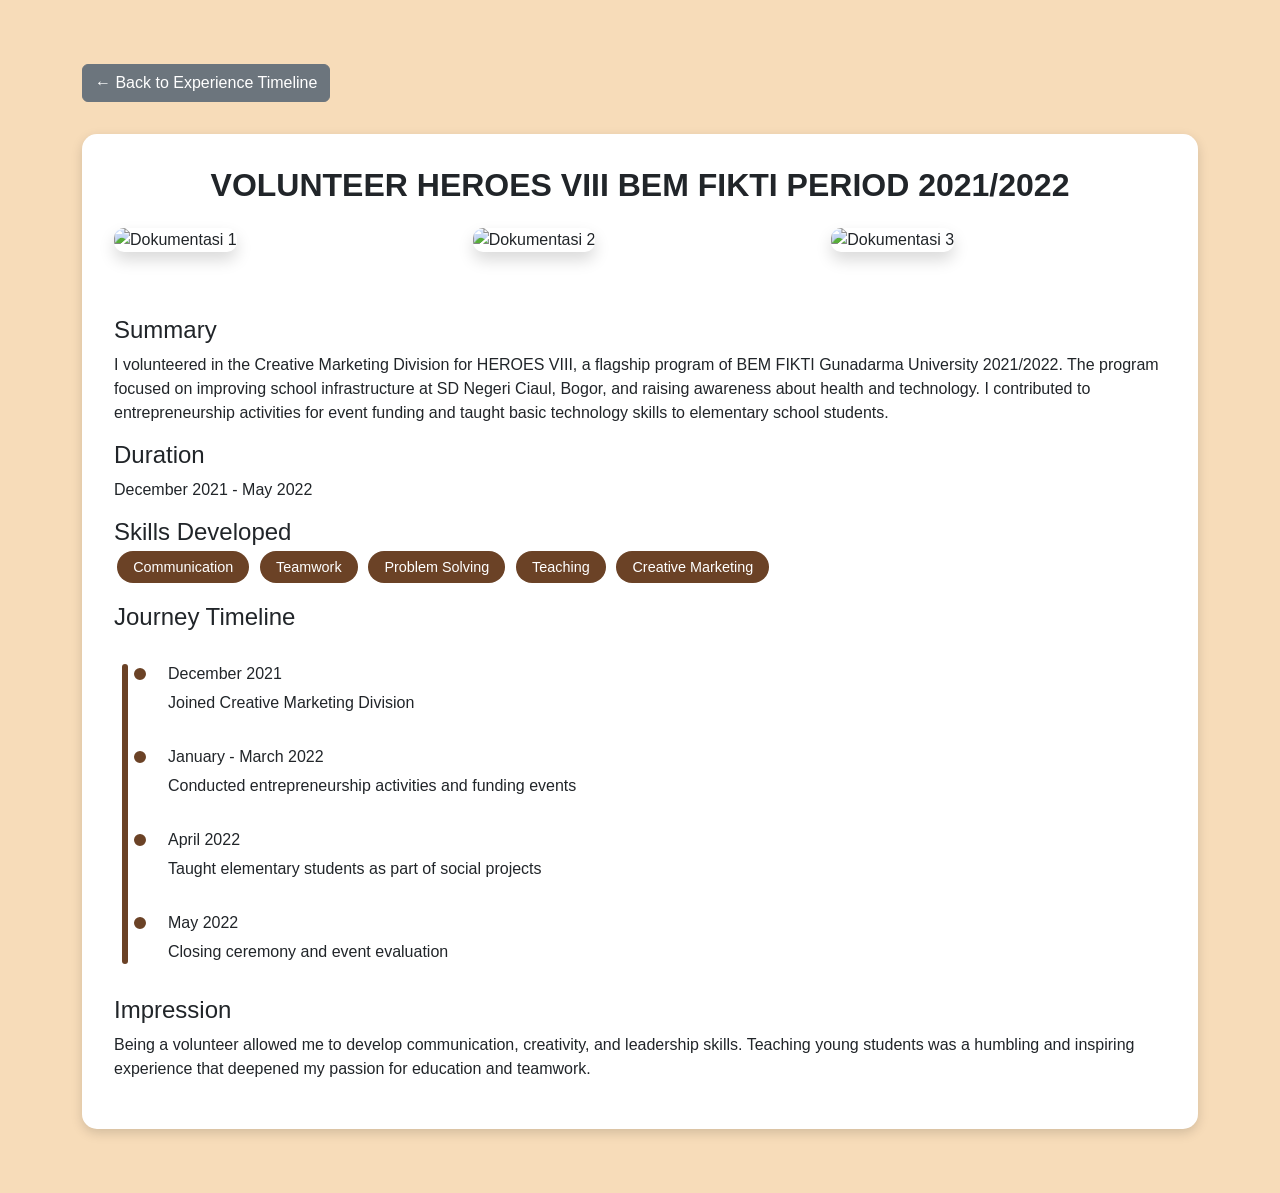
==== experience1.html @ 8dbe6dfd "Add files via upload" ====
<!DOCTYPE html>
<html lang="en">
<head>
  <meta charset="UTF-8">
  <meta name="viewport" content="width=device-width, initial-scale=1">
  <title>Volunteer HEROES VIII BEM FIKTI - Experience Detail</title>
  <link href="https://cdn.jsdelivr.net/npm/bootstrap@5.3.3/dist/css/bootstrap.min.css" rel="stylesheet">
  <link href="https://unpkg.com/aos@2.3.1/dist/aos.css" rel="stylesheet">
  <style>
    body {
      background-color: #f7dcb9;
      padding-top: 4rem;
      padding-bottom: 4rem;
      font-family: 'Poppins', sans-serif;
    }
    .experience-detail {
      background: #ffffff;
      padding: 2rem;
      border-radius: 15px;
      box-shadow: 0 4px 12px rgba(0,0,0,0.15);
    }
    .back-button {
      margin-bottom: 2rem;
    }
    .gallery img {
      width: 100%;
      height: 200px;
      object-fit: cover;
      border-radius: 10px;
      margin-bottom: 1rem;
      transition: transform 0.3s ease;
    }
    .gallery img:hover {
      transform: scale(1.05);
    }
    .badge-skill {
      background-color: #6b4226;
      color: white;
      margin: 0.2rem;
      font-size: 0.9rem;
      padding: 0.5rem 1rem;
      border-radius: 20px;
    }
    .timeline-mini {
      position: relative;
      padding-left: 30px;
      margin-top: 2rem;
    }
    .timeline-mini::before {
      content: '';
      position: absolute;
      top: 0;
      left: 8px;
      width: 6px;
      height: 100%;
      background-color: #6b4226;
      border-radius: 3px;
    }
    .timeline-mini-step {
      position: relative;
      margin-bottom: 2rem;
      padding-left: 1.5rem; /* Tambahkan ini untuk geser teks */
    }

    .timeline-mini-step::before {
      content: '';
      position: absolute;
      top: 0;
      left: -14px;
      width: 20px;
      height: 20px;
      background-color: #6b4226;
      border: 4px solid white;
      border-radius: 50%;
    }
  </style>
</head>
<body>

<div class="container">
  <a href="index.html#Experience" class="btn btn-secondary back-button">← Back to Experience Timeline</a>

  <div class="experience-detail" data-aos="fade-up">
    <h2 class="mb-4 fw-bold text-center">VOLUNTEER HEROES VIII BEM FIKTI PERIOD 2021/2022</h2>

    <!-- Galeri Dokumentasi -->
    <div class="row gallery mb-5" data-aos="fade-up">
      <div class="col-md-4">
        <img src="img/E4.JPG" alt="Dokumentasi 1" class="shadow">
      </div>
      <div class="col-md-4">
        <img src="img/E7.JPG" alt="Dokumentasi 2" class="shadow">
      </div>
      <div class="col-md-4">
        <img src="img/E6.jpg" alt="Dokumentasi 3" class="shadow">
      </div>
    </div>

    <!-- Summary -->
    <h4>Summary</h4>
    <p>I volunteered in the Creative Marketing Division for HEROES VIII, a flagship program of BEM FIKTI Gunadarma University 2021/2022. The program focused on improving school infrastructure at SD Negeri Ciaul, Bogor, and raising awareness about health and technology. I contributed to entrepreneurship activities for event funding and taught basic technology skills to elementary school students.</p>

    <!-- Duration -->
    <h4>Duration</h4>
    <p>December 2021 - May 2022</p>

    <!-- Skills -->
    <h4>Skills Developed</h4>
    <div class="mb-4">
      <span class="badge-skill">Communication</span>
      <span class="badge-skill">Teamwork</span>
      <span class="badge-skill">Problem Solving</span>
      <span class="badge-skill">Teaching</span>
      <span class="badge-skill">Creative Marketing</span>
    </div>

    <!-- Timeline Kecil -->
    <h4>Journey Timeline</h4>
    <div class="timeline-mini">
      <div class="timeline-mini-step">
        <h6>December 2021</h6>
        <p>Joined Creative Marketing Division</p>
      </div>
      <div class="timeline-mini-step">
        <h6>January - March 2022</h6>
        <p>Conducted entrepreneurship activities and funding events</p>
      </div>
      <div class="timeline-mini-step">
        <h6>April 2022</h6>
        <p>Taught elementary students as part of social projects</p>
      </div>
      <div class="timeline-mini-step">
        <h6>May 2022</h6>
        <p>Closing ceremony and event evaluation</p>
      </div>
    </div>

    <!-- Impression -->
    <h4 class="mt-4">Impression</h4>
    <p>Being a volunteer allowed me to develop communication, creativity, and leadership skills. Teaching young students was a humbling and inspiring experience that deepened my passion for education and teamwork.</p>
  </div>
</div>

<script src="https://cdn.jsdelivr.net/npm/bootstrap@5.3.3/dist/js/bootstrap.bundle.min.js"></script>
<script src="https://unpkg.com/aos@2.3.1/dist/aos.js"></script>
<script>
  AOS.init();
</script>

</body>
</html>
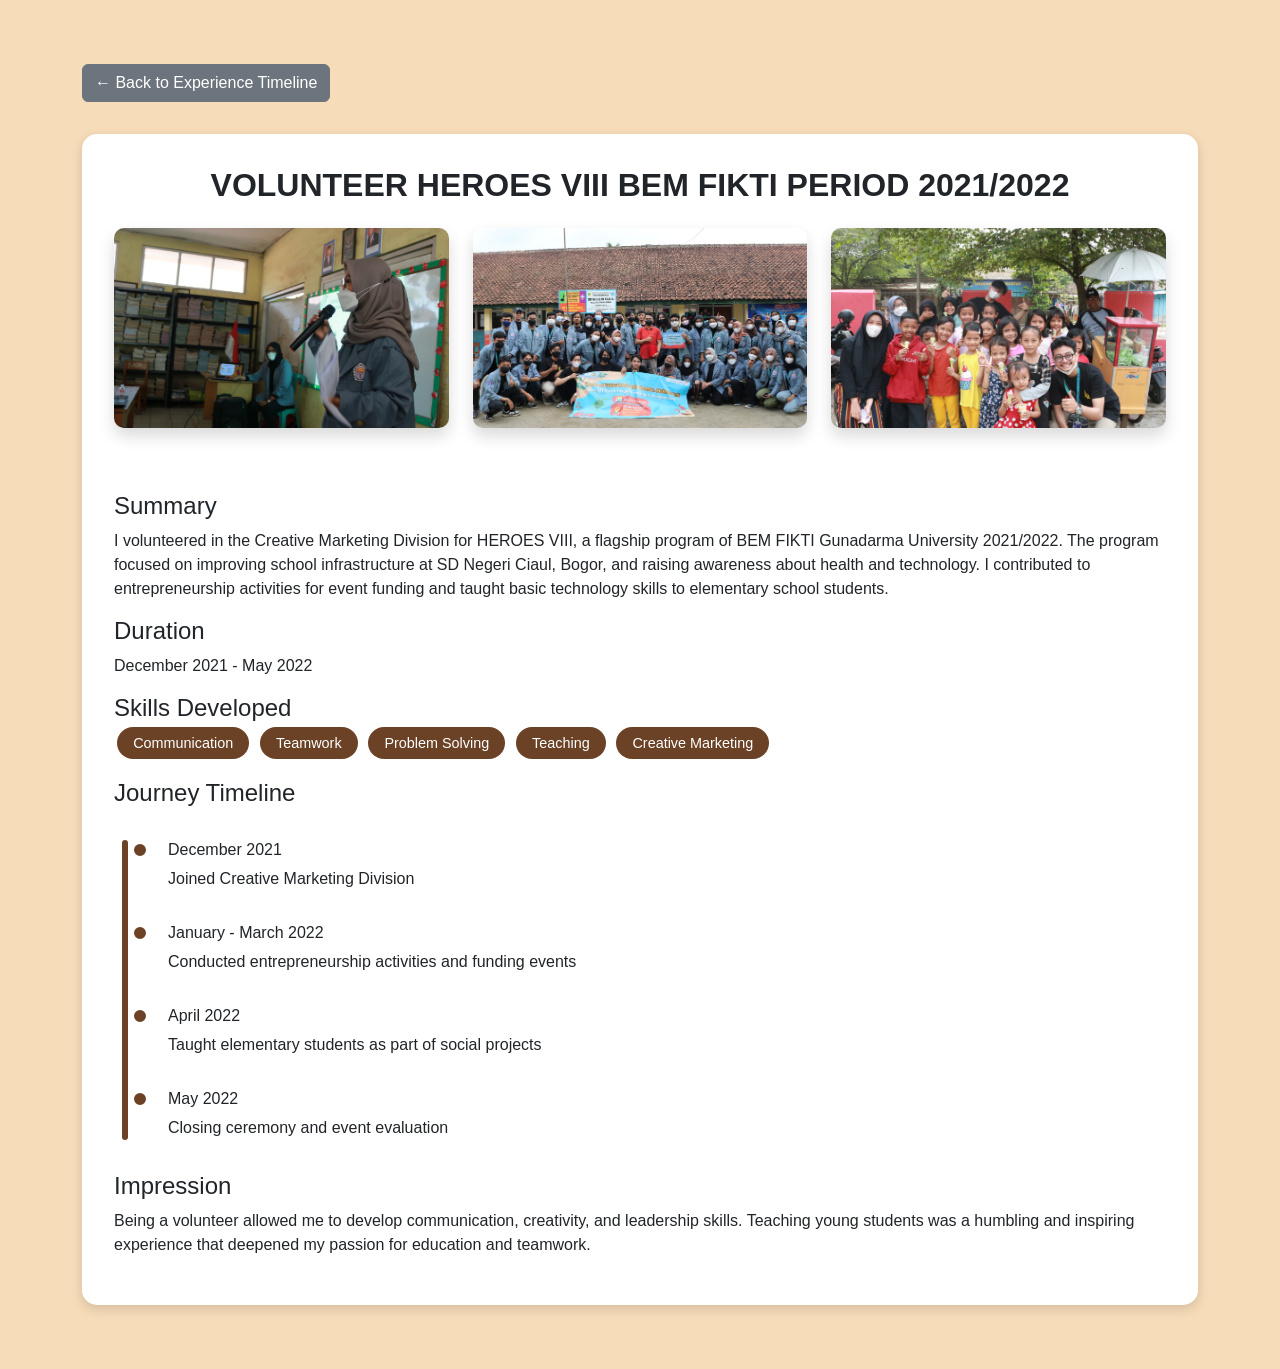
==== commit 1d33a02e: "Update experience1.html" ====
--- a/experience1.html
+++ b/experience1.html
@@ -92,7 +92,7 @@
         <img src="img/E7.JPG" alt="Dokumentasi 2" class="shadow">
       </div>
       <div class="col-md-4">
-        <img src="img/E6.jpg" alt="Dokumentasi 3" class="shadow">
+        <img src="img/E6.JPG" alt="Dokumentasi 3" class="shadow">
       </div>
     </div>
 
